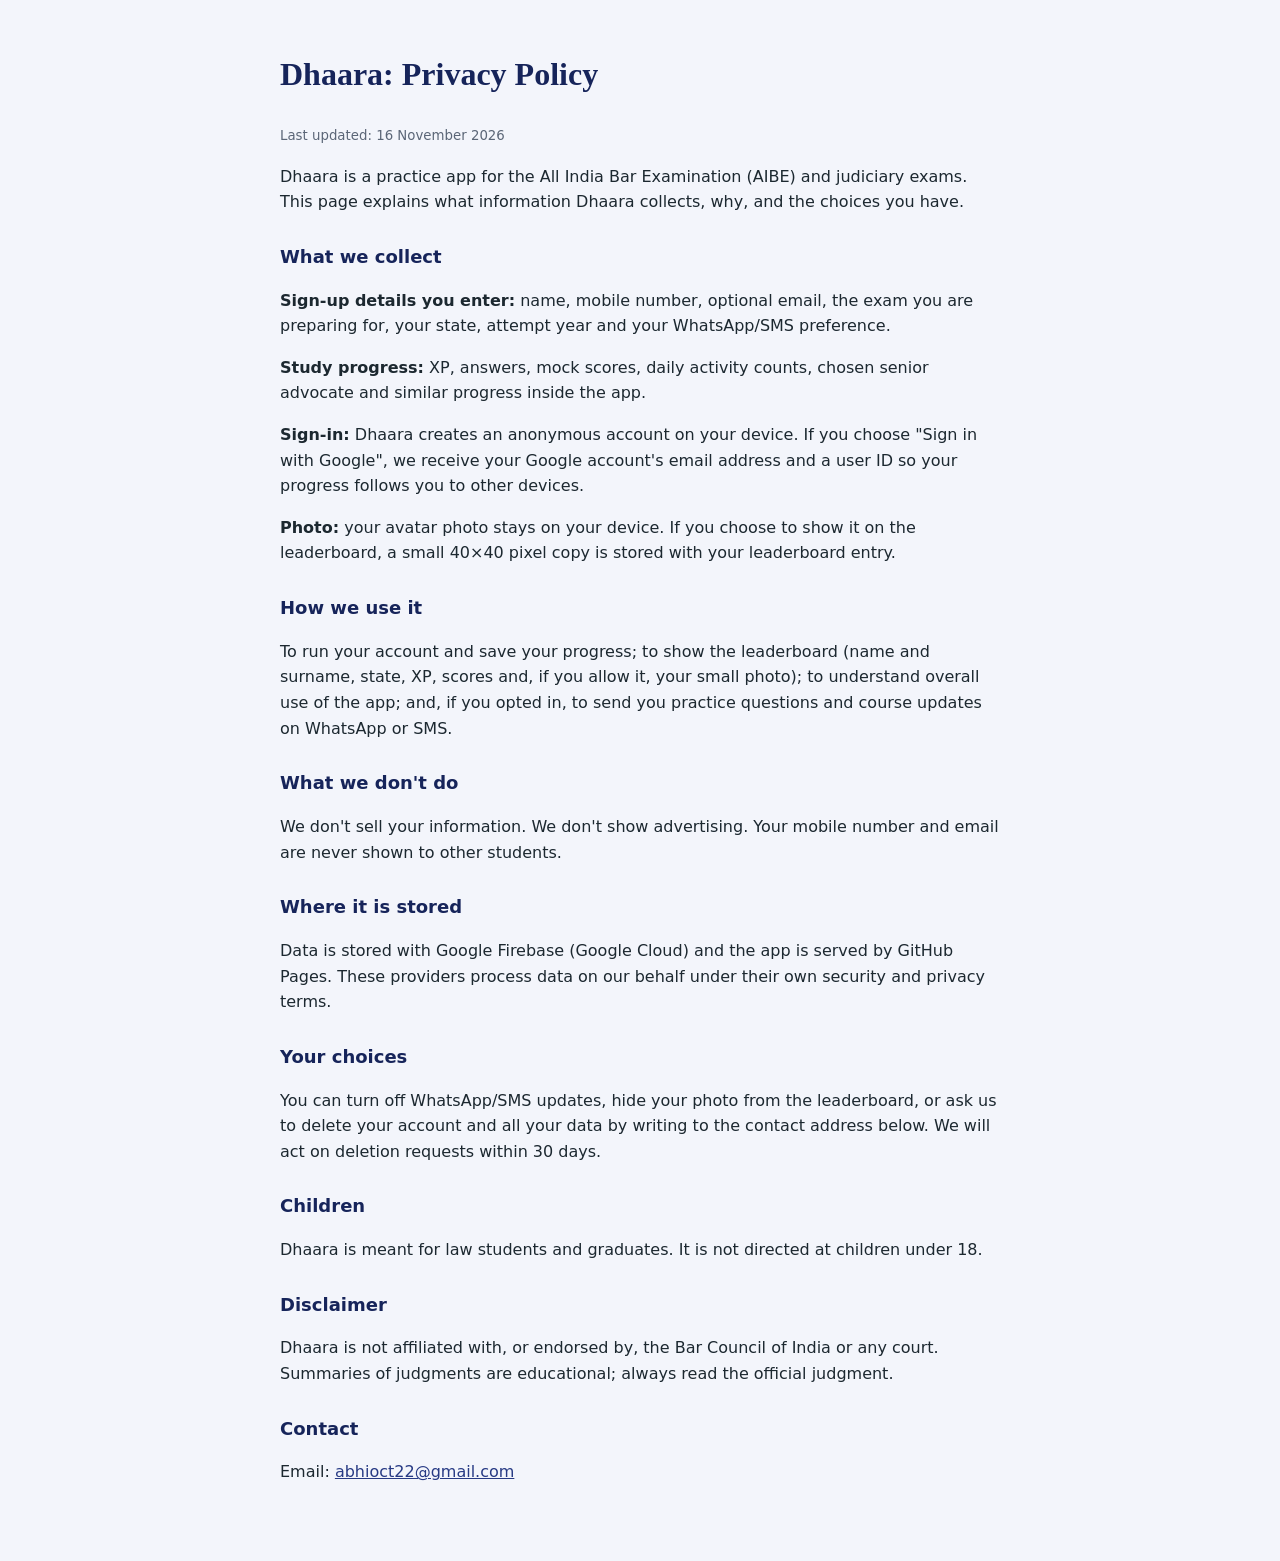
==== privacy.html @ ca662f2b "Dhaara web app: first release Co-Authored-By: Claude Opus 5.5 <noreply@anthropic.com> Claude-Session" ====
<!DOCTYPE html>
<html lang="en"><head><meta charset="utf-8"><meta name="viewport" content="width=device-width, initial-scale=1">
<title>Dhaara · Privacy Policy</title>
<style>body{font:16px/1.6 system-ui,-apple-system,Segoe UI,Roboto,sans-serif;color:#1C2830;max-width:720px;margin:0 auto;padding:28px 20px 60px;background:#F3F5FB}h1{font-family:Georgia,serif;color:#16245A}h2{font-size:18px;color:#16245A;margin-top:28px}a{color:#273A84}small{color:#5b6677}</style></head>
<body>
<h1>Dhaara: Privacy Policy</h1>
<small>Last updated: 16 November 2026</small>
<p>Dhaara is a practice app for the All India Bar Examination (AIBE) and judiciary exams. This page explains what information Dhaara collects, why, and the choices you have.</p>

<h2>What we collect</h2>
<p><b>Sign-up details you enter:</b> name, mobile number, optional email, the exam you are preparing for, your state, attempt year and your WhatsApp/SMS preference.</p>
<p><b>Study progress:</b> XP, answers, mock scores, daily activity counts, chosen senior advocate and similar progress inside the app.</p>
<p><b>Sign-in:</b> Dhaara creates an anonymous account on your device. If you choose "Sign in with Google", we receive your Google account's email address and a user ID so your progress follows you to other devices.</p>
<p><b>Photo:</b> your avatar photo stays on your device. If you choose to show it on the leaderboard, a small 40×40 pixel copy is stored with your leaderboard entry.</p>

<h2>How we use it</h2>
<p>To run your account and save your progress; to show the leaderboard (name and surname, state, XP, scores and, if you allow it, your small photo); to understand overall use of the app; and, if you opted in, to send you practice questions and course updates on WhatsApp or SMS.</p>

<h2>What we don't do</h2>
<p>We don't sell your information. We don't show advertising. Your mobile number and email are never shown to other students.</p>

<h2>Where it is stored</h2>
<p>Data is stored with Google Firebase (Google Cloud) and the app is served by GitHub Pages. These providers process data on our behalf under their own security and privacy terms.</p>

<h2>Your choices</h2>
<p>You can turn off WhatsApp/SMS updates, hide your photo from the leaderboard, or ask us to delete your account and all your data by writing to the contact address below. We will act on deletion requests within 30 days.</p>

<h2>Children</h2>
<p>Dhaara is meant for law students and graduates. It is not directed at children under 18.</p>

<h2>Disclaimer</h2>
<p>Dhaara is not affiliated with, or endorsed by, the Bar Council of India or any court. Summaries of judgments are educational; always read the official judgment.</p>

<h2>Contact</h2>
<p>Email: <a href="mailto:abhioct22@gmail.com">abhioct22@gmail.com</a></p>
</body></html>
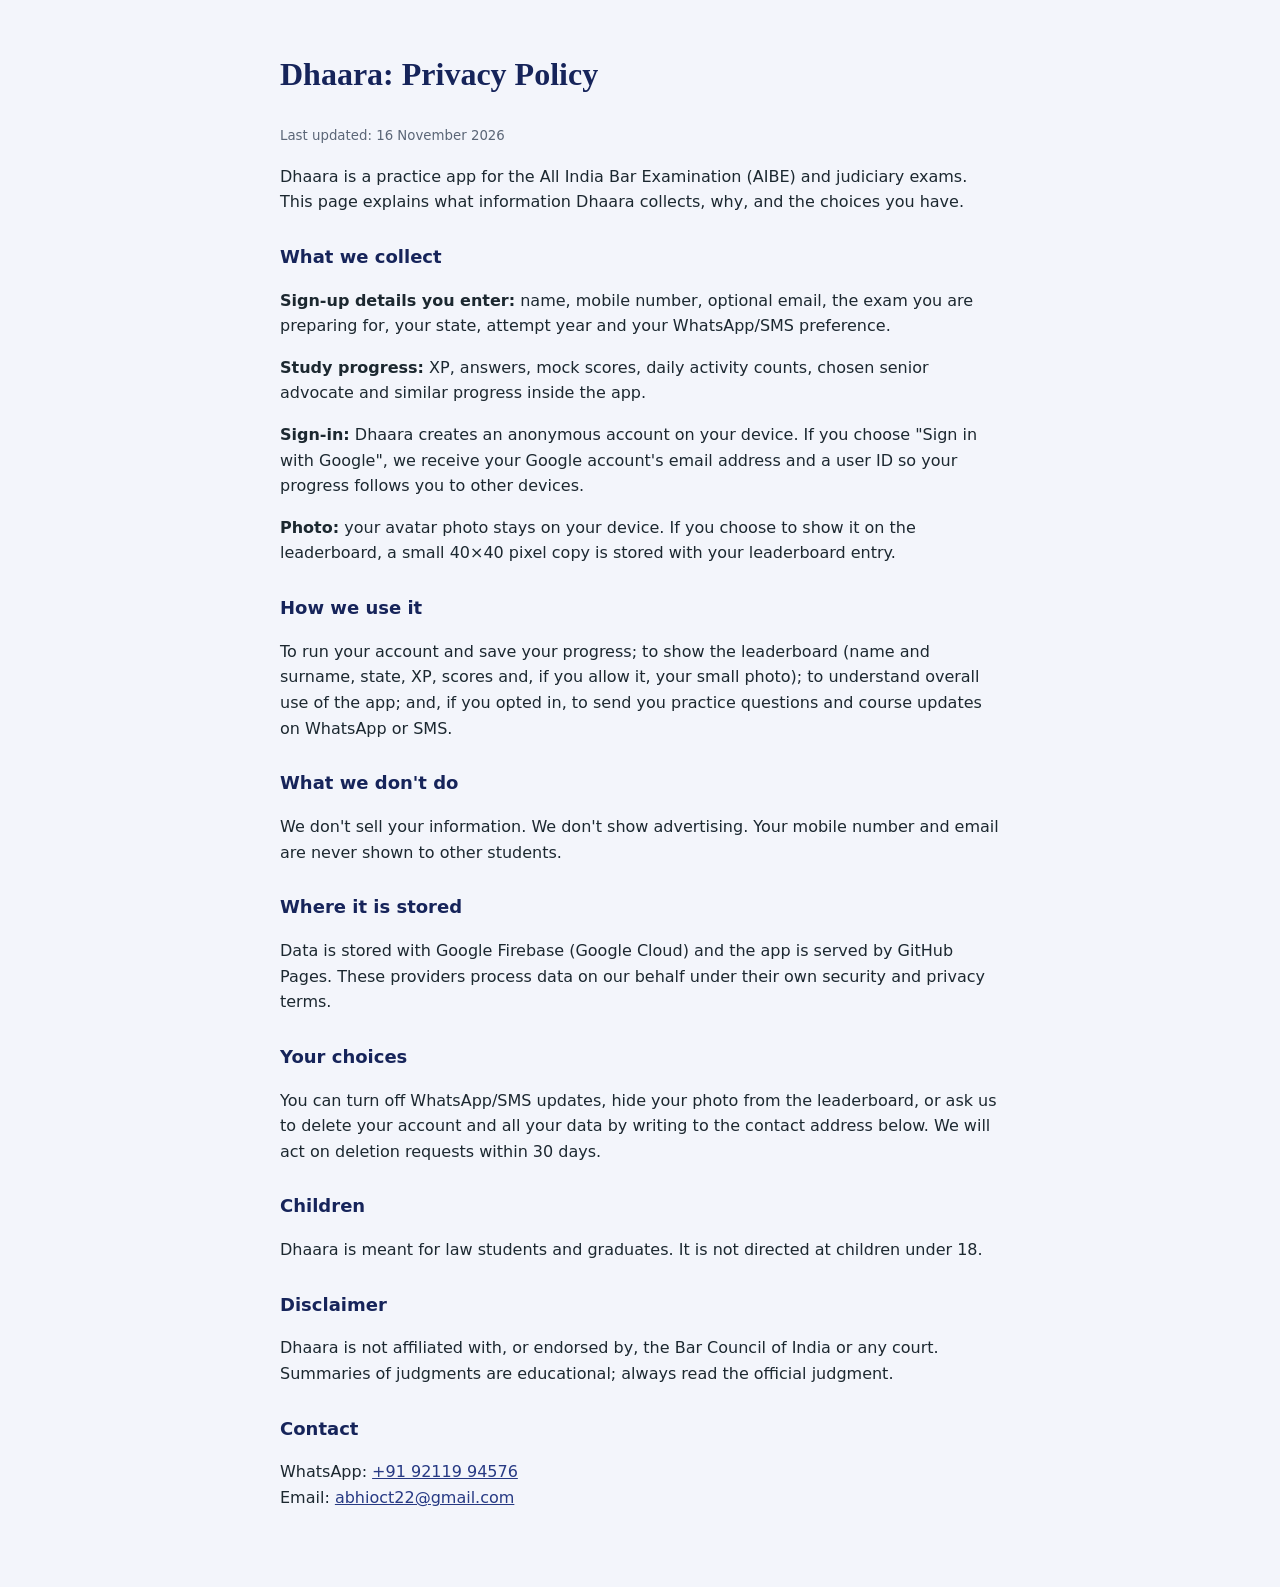
==== commit 3569915a: "Need help? WhatsApp link Co-Authored-By: Claude Opus 5.5 <noreply@anthropic.com> Claude-Session: htt" ====
--- a/privacy.html
+++ b/privacy.html
@@ -32,5 +32,5 @@
 <p>Dhaara is not affiliated with, or endorsed by, the Bar Council of India or any court. Summaries of judgments are educational; always read the official judgment.</p>
 
 <h2>Contact</h2>
-<p>Email: <a href="mailto:abhioct22@gmail.com">abhioct22@gmail.com</a></p>
+<p>WhatsApp: <a href="https://wa.me/919211994576">+91 92119 94576</a><br>Email: <a href="mailto:abhioct22@gmail.com">abhioct22@gmail.com</a></p>
 </body></html>
